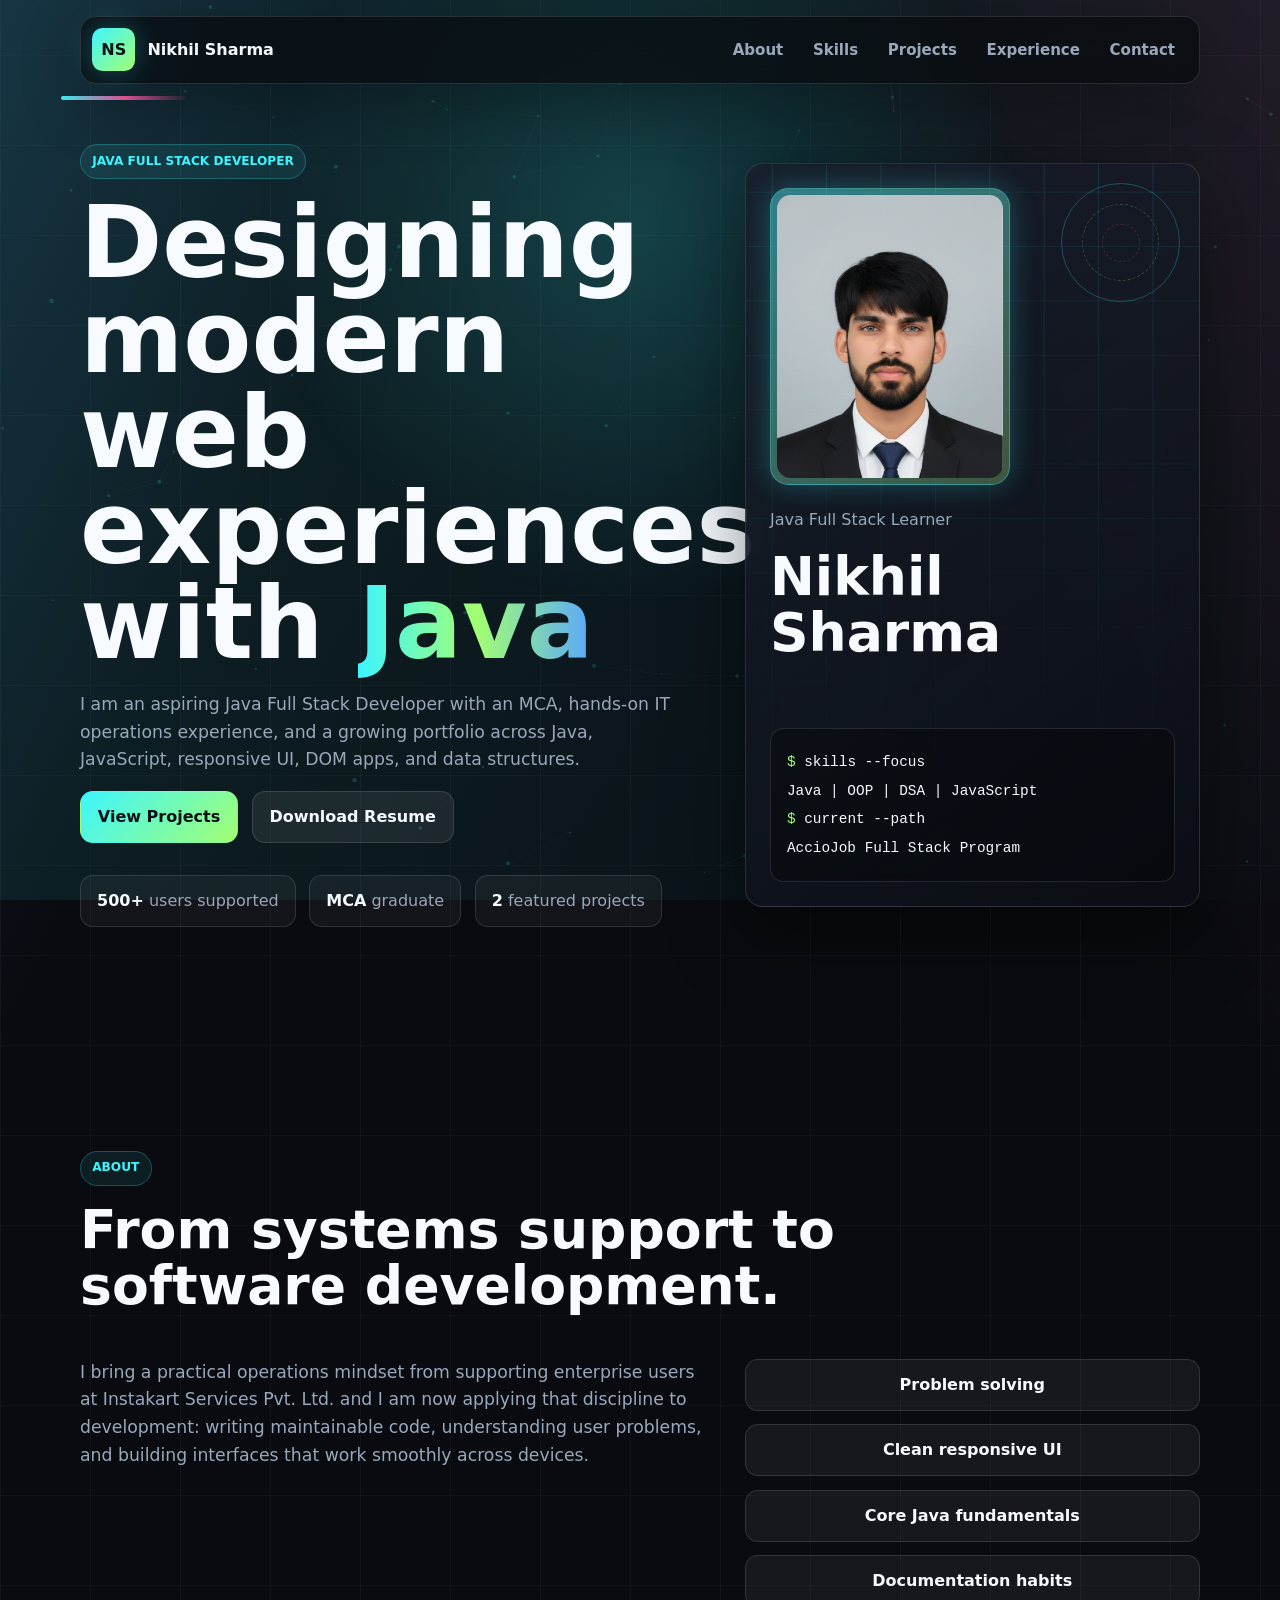
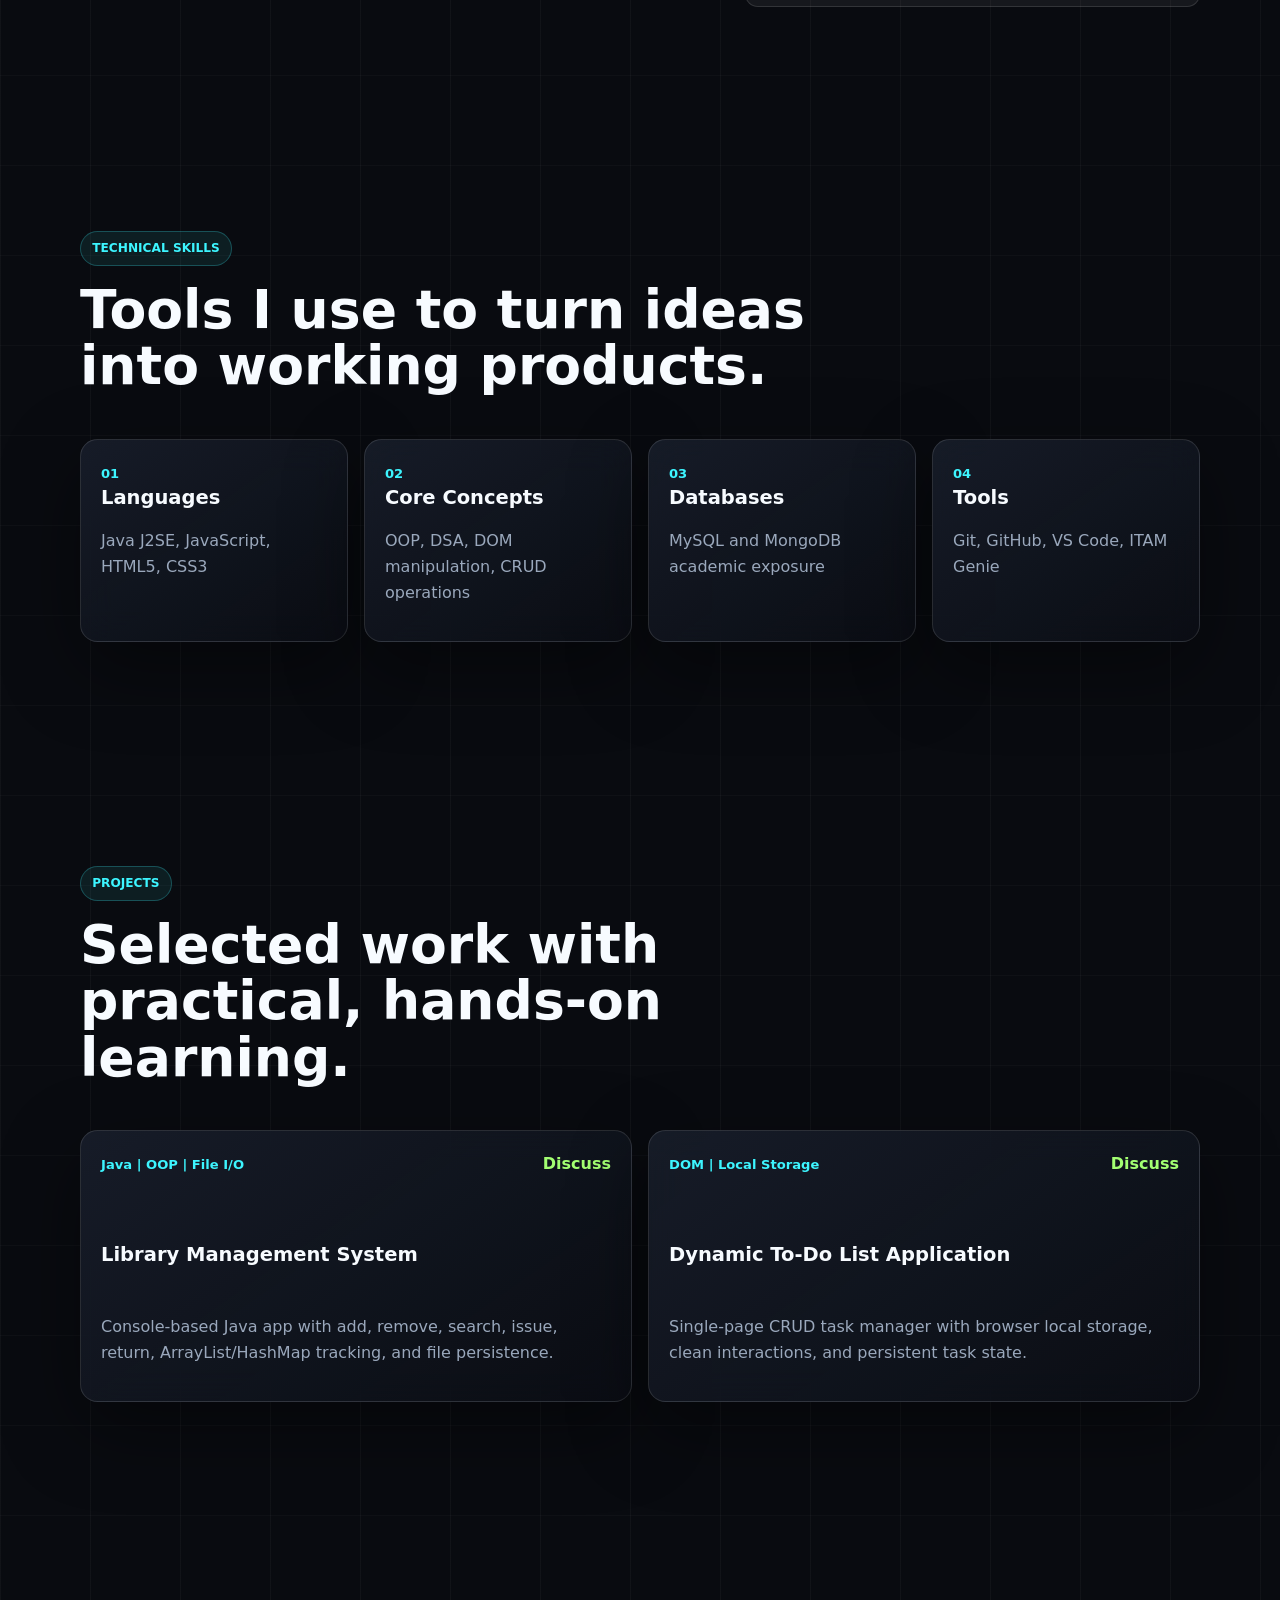
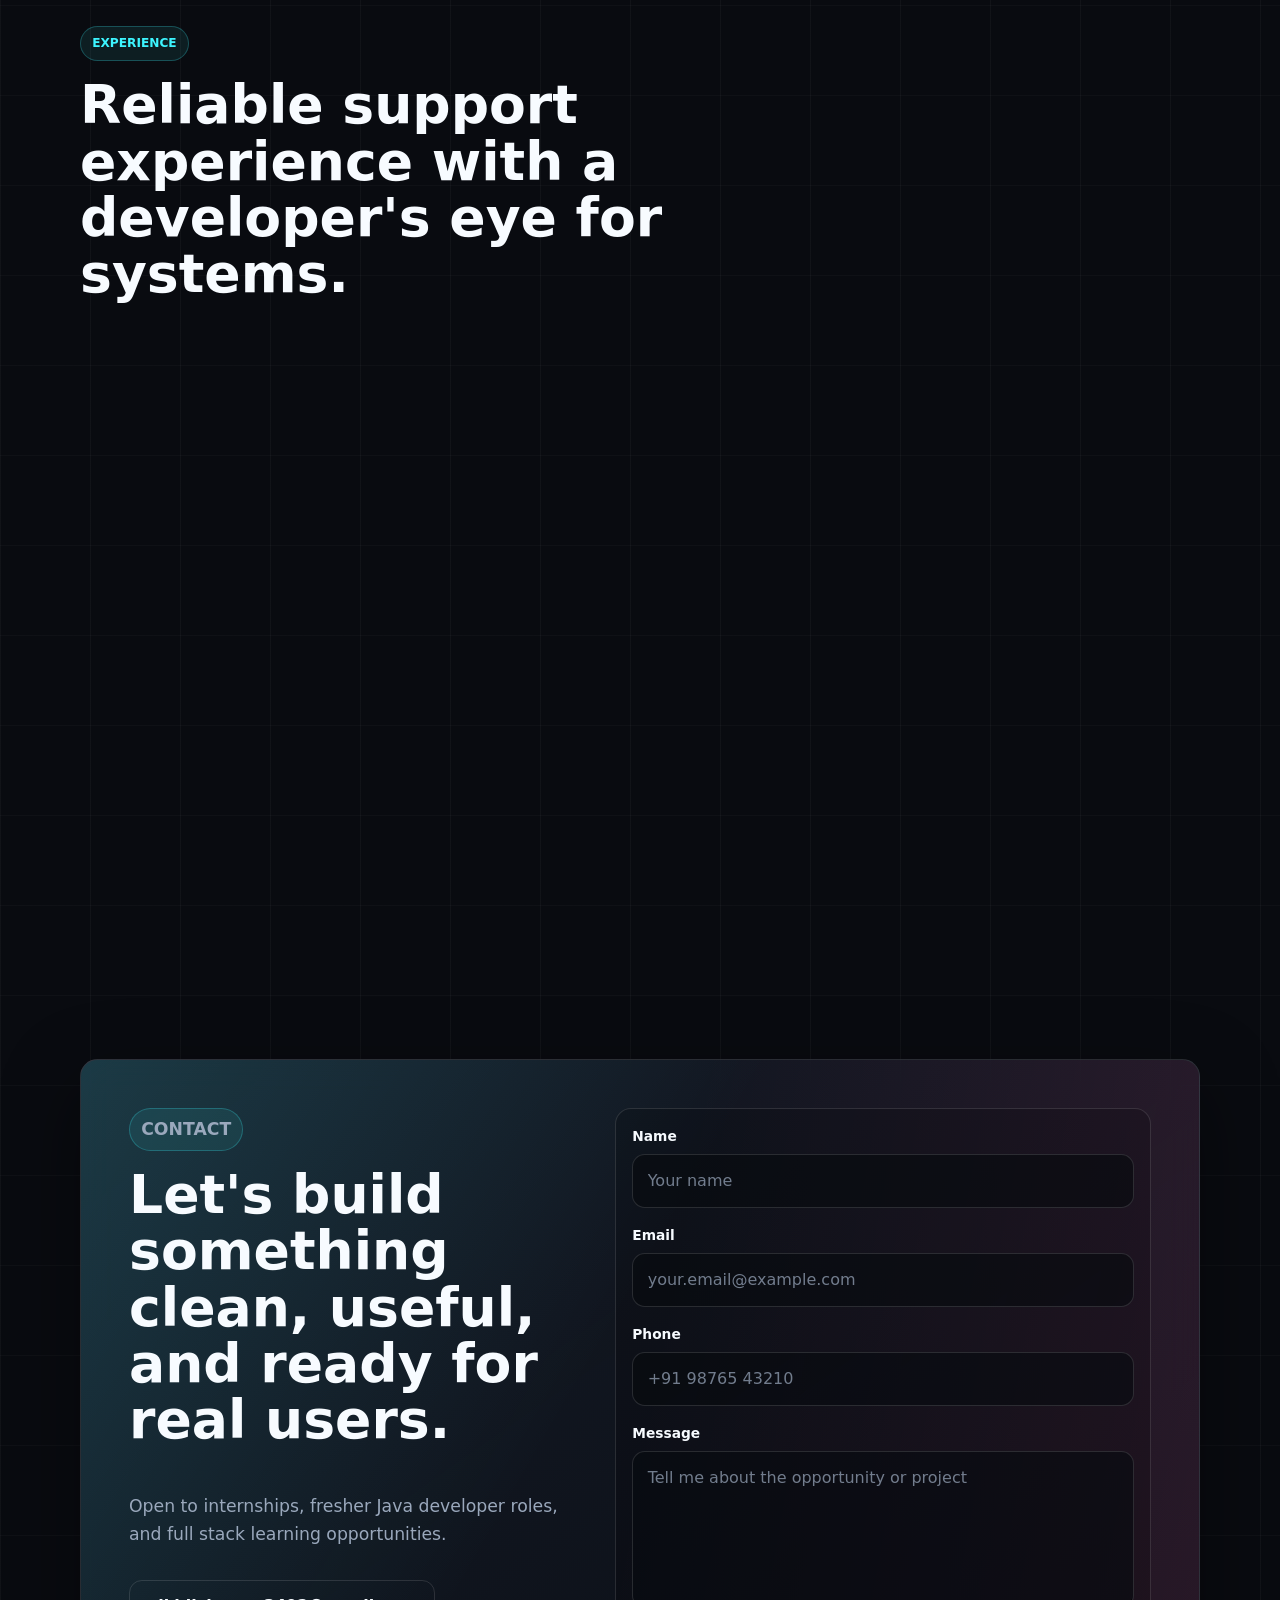
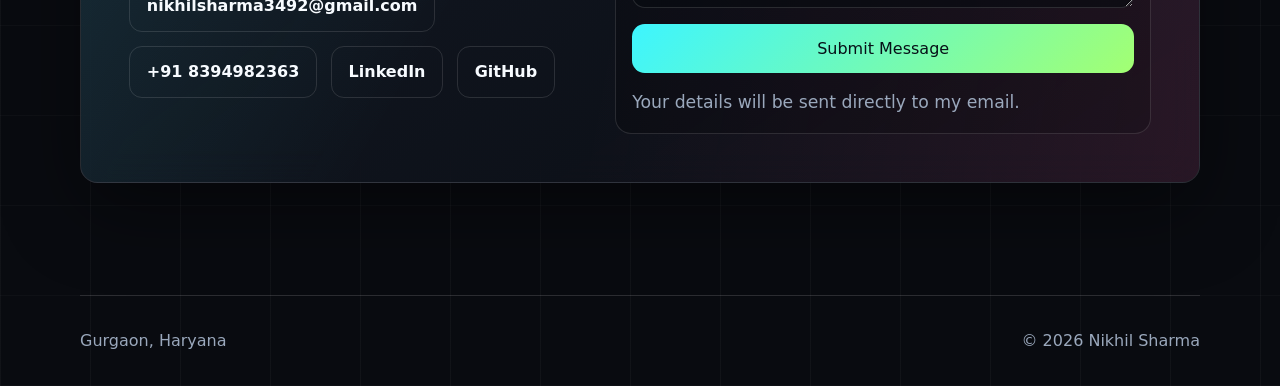
==== index.html @ 7f60ce89 "Initial commit" ====
<!DOCTYPE html>
<html lang="en">
<head>
  <meta charset="UTF-8">
  <meta name="viewport" content="width=device-width, initial-scale=1.0">
  <meta name="description" content="Nikhil Sharma - Java Full Stack Developer portfolio showcasing Java, JavaScript, HTML, CSS, OOP, DSA, and full-stack projects.">
  <title>Nikhil Sharma | Java Full Stack Developer</title>
  <link rel="stylesheet" href="styles.css">
</head>
<body>
  <canvas id="grain-field" aria-hidden="true"></canvas>
  <div class="spotlight" aria-hidden="true"></div>

  <header class="site-header">
    <a class="brand" href="#home" aria-label="Nikhil Sharma home">
      <span>NS</span>
      <strong>Nikhil Sharma</strong>
    </a>
    <button class="nav-toggle" type="button" aria-label="Open navigation" aria-expanded="false">
      <span></span>
      <span></span>
    </button>
    <nav class="nav-links" aria-label="Primary navigation">
      <a href="#about">About</a>
      <a href="#skills">Skills</a>
      <a href="#projects">Projects</a>
      <a href="#experience">Experience</a>
      <a href="#contact">Contact</a>
    </nav>
  </header>

  <main>
    <section class="hero section" id="home">
      <div class="hero-copy reveal">
        <p class="eyebrow">Java Full Stack Developer</p>
        <h1>Designing modern web experiences with <span id="typed-role">Java</span></h1>
        <p class="hero-text">
          I am an aspiring Java Full Stack Developer with an MCA, hands-on IT operations experience,
          and a growing portfolio across Java, JavaScript, responsive UI, DOM apps, and data structures.
        </p>
        <div class="hero-actions">
          <a class="btn primary" href="#projects">View Projects</a>
          <a class="btn secondary" href="assets/Nikhil_Resume.pdf" download>Download Resume</a>
        </div>
        <div class="quick-stats" aria-label="Profile highlights">
          <span><strong>500+</strong> users supported</span>
          <span><strong>MCA</strong> graduate</span>
          <span><strong>2</strong> featured projects</span>
        </div>
      </div>

      <aside class="hero-panel reveal" aria-label="Developer profile snapshot">
        <div class="profile-card tilt-card">
          <div class="profile-orbit" aria-hidden="true"></div>
          <div class="avatar photo-avatar">
            <img src="assets/nikhil-profile.png" alt="Nikhil Sharma profile photo">
          </div>
          <div>
            <p class="muted">Java Full Stack Learner</p>
            <h2>Nikhil Sharma</h2>
          </div>
          <div class="terminal">
            <p><span>$</span> skills --focus</p>
            <p>Java | OOP | DSA | JavaScript</p>
            <p><span>$</span> current --path</p>
            <p>AccioJob Full Stack Program</p>
          </div>
        </div>
      </aside>
    </section>

    <section class="section about" id="about">
      <div class="section-heading reveal">
        <p class="eyebrow">About</p>
        <h2>From systems support to software development.</h2>
      </div>
      <div class="about-grid">
        <p class="reveal">
          I bring a practical operations mindset from supporting enterprise users at Instakart Services
          Pvt. Ltd. and I am now applying that discipline to development: writing maintainable code,
          understanding user problems, and building interfaces that work smoothly across devices.
        </p>
        <div class="focus-list reveal">
          <span>Problem solving</span>
          <span>Clean responsive UI</span>
          <span>Core Java fundamentals</span>
          <span>Documentation habits</span>
        </div>
      </div>
    </section>

    <section class="section skills" id="skills">
      <div class="section-heading reveal">
        <p class="eyebrow">Technical Skills</p>
        <h2>Tools I use to turn ideas into working products.</h2>
      </div>
      <div class="skill-grid">
        <article class="skill-card reveal tilt-card">
          <span>01</span>
          <h3>Languages</h3>
          <p>Java J2SE, JavaScript, HTML5, CSS3</p>
        </article>
        <article class="skill-card reveal tilt-card">
          <span>02</span>
          <h3>Core Concepts</h3>
          <p>OOP, DSA, DOM manipulation, CRUD operations</p>
        </article>
        <article class="skill-card reveal tilt-card">
          <span>03</span>
          <h3>Databases</h3>
          <p>MySQL and MongoDB academic exposure</p>
        </article>
        <article class="skill-card reveal tilt-card">
          <span>04</span>
          <h3>Tools</h3>
          <p>Git, GitHub, VS Code, ITAM Genie</p>
        </article>
      </div>
    </section>

    <section class="section projects" id="projects">
      <div class="section-heading reveal">
        <p class="eyebrow">Projects</p>
        <h2>Selected work with practical, hands-on learning.</h2>
      </div>
      <div class="project-grid">
        <article class="project-card reveal tilt-card">
          <div class="project-topline">
            <span>Java | OOP | File I/O</span>
            <a href="#contact" aria-label="Ask about library management system">Discuss</a>
          </div>
          <h3>Library Management System</h3>
          <p>Console-based Java app with add, remove, search, issue, return, ArrayList/HashMap tracking, and file persistence.</p>
        </article>
        <article class="project-card reveal tilt-card">
          <div class="project-topline">
            <span>DOM | Local Storage</span>
            <a href="#contact" aria-label="Ask about to-do application">Discuss</a>
          </div>
          <h3>Dynamic To-Do List Application</h3>
          <p>Single-page CRUD task manager with browser local storage, clean interactions, and persistent task state.</p>
        </article>
      </div>
    </section>

    <section class="section experience" id="experience">
      <div class="section-heading reveal">
        <p class="eyebrow">Experience</p>
        <h2>Reliable support experience with a developer's eye for systems.</h2>
      </div>
      <div class="timeline">
        <article class="timeline-item reveal">
          <div class="timeline-date">May 2024 - Present</div>
          <div>
            <h3>System Engineer | Instakart Services Pvt. Ltd. (Flipkart Group)</h3>
            <p>Manage system operations and provide technical support for 500+ enterprise users while maintaining IT assets, vendor coordination, Active Directory administration, and SOP documentation.</p>
          </div>
        </article>
        <article class="timeline-item reveal">
          <div class="timeline-date">Present</div>
          <div>
            <h3>Java Full Stack Developer Program | AccioJob</h3>
            <p>Learning Java, OOP, DSA, front-end development, and full stack fundamentals through structured practice and projects.</p>
          </div>
        </article>
        <article class="timeline-item reveal">
          <div class="timeline-date">2024</div>
          <div>
            <h3>Master of Computer Applications | AKTU</h3>
            <p>Completed MCA from SD College of Management Studies after earning a BCA from DAV Degree College in 2022.</p>
          </div>
        </article>
      </div>
    </section>

    <section class="section contact" id="contact">
      <div class="contact-panel reveal">
        <div class="contact-copy">
          <p class="eyebrow">Contact</p>
          <h2>Let's build something clean, useful, and ready for real users.</h2>
          <p>Open to internships, fresher Java developer roles, and full stack learning opportunities.</p>
          <div class="contact-links">
            <a href="mailto:nikhilsharma3492@gmail.com">nikhilsharma3492@gmail.com</a>
            <a href="tel:+918394982363">+91 8394982363</a>
            <a href="https://linkedin.com/in/nikhil-sharma4" target="_blank" rel="noreferrer">LinkedIn</a>
            <a href="https://github.com/nikhilsharma004" target="_blank" rel="noreferrer">GitHub</a>
          </div>
        </div>
        <form class="contact-form" id="contact-form" action="https://formsubmit.co/ajax/nikhilsharma3492@gmail.com" method="POST">
          <input type="hidden" name="_subject" value="New portfolio contact message">
          <input type="hidden" name="_template" value="table">
          <input type="hidden" name="_captcha" value="false">
          <label>
            <span>Name</span>
            <input type="text" name="name" placeholder="Your name" required>
          </label>
          <label>
            <span>Email</span>
            <input type="email" name="email" placeholder="your.email@example.com" required>
          </label>
          <label>
            <span>Phone</span>
            <input type="tel" name="phone" placeholder="+91 98765 43210">
          </label>
          <label>
            <span>Message</span>
            <textarea name="message" rows="5" placeholder="Tell me about the opportunity or project" required></textarea>
          </label>
          <button class="btn primary" type="submit">Submit Message</button>
          <p class="form-note" id="form-status">Your details will be sent directly to my email.</p>
        </form>
      </div>
    </section>
  </main>

  <footer>
    <span>Gurgaon, Haryana</span>
    <span>&copy; <span id="year"></span> Nikhil Sharma</span>
  </footer>

  <script src="script.js"></script>
</body>
</html>
---- styles.css ----
:root {
  --bg: #090b10;
  --bg-soft: #10141d;
  --panel: rgba(18, 23, 33, 0.78);
  --panel-strong: rgba(25, 31, 44, 0.9);
  --text: #f7fbff;
  --muted: #9aa8bc;
  --line: rgba(255, 255, 255, 0.12);
  --blue: #58a6ff;
  --cyan: #3df5ff;
  --lime: #a3ff72;
  --pink: #ff5ea8;
  --shadow: 0 26px 80px rgba(0, 0, 0, 0.42);
}

* {
  box-sizing: border-box;
}

html {
  scroll-behavior: smooth;
}

body {
  margin: 0;
  min-height: 100vh;
  background:
    linear-gradient(115deg, rgba(88, 166, 255, 0.12), transparent 28rem),
    linear-gradient(245deg, rgba(255, 94, 168, 0.10), transparent 30rem),
    repeating-linear-gradient(90deg, rgba(255, 255, 255, 0.035) 0 1px, transparent 1px 90px),
    repeating-linear-gradient(0deg, rgba(255, 255, 255, 0.025) 0 1px, transparent 1px 90px),
    var(--bg);
  color: var(--text);
  font-family: Inter, ui-sans-serif, system-ui, -apple-system, BlinkMacSystemFont, "Segoe UI", sans-serif;
  line-height: 1.6;
  overflow-x: hidden;
}

body::before {
  content: "";
  position: fixed;
  inset: 0;
  z-index: -3;
  background: linear-gradient(120deg, rgba(61, 245, 255, 0.11), transparent, rgba(163, 255, 114, 0.08));
  background-size: 220% 220%;
  animation: auroraShift 14s ease-in-out infinite;
}

a {
  color: inherit;
  text-decoration: none;
}

#grain-field {
  position: fixed;
  inset: 0;
  z-index: -2;
  opacity: 0.5;
}

.spotlight {
  position: fixed;
  inset: 0;
  pointer-events: none;
  z-index: -1;
  background: radial-gradient(circle at var(--x, 50%) var(--y, 25%), rgba(61, 245, 255, 0.18), transparent 24rem);
}

.site-header {
  position: fixed;
  top: 1rem;
  left: 50%;
  z-index: 20;
  width: min(1120px, calc(100% - 2rem));
  transform: translateX(-50%);
  display: flex;
  align-items: center;
  justify-content: space-between;
  gap: 1rem;
  padding: 0.7rem;
  border: 1px solid var(--line);
  border-radius: 1rem;
  background: rgba(9, 11, 16, 0.74);
  box-shadow: 0 18px 60px rgba(0, 0, 0, 0.28);
  backdrop-filter: blur(20px);
}

.brand {
  display: inline-flex;
  align-items: center;
  gap: 0.75rem;
  min-width: 0;
  font-weight: 850;
}

.brand span,
.avatar {
  display: grid;
  place-items: center;
  width: 2.7rem;
  aspect-ratio: 1;
  border-radius: 0.65rem;
  color: #061017;
  background: linear-gradient(135deg, var(--cyan), var(--lime));
  box-shadow: 0 0 28px rgba(61, 245, 255, 0.26);
}

.nav-links {
  display: flex;
  align-items: center;
  gap: 0.25rem;
}

.nav-links a {
  padding: 0.55rem 0.8rem;
  border-radius: 0.7rem;
  color: var(--muted);
  font-size: 0.94rem;
  font-weight: 750;
  transition: color 180ms ease, background 180ms ease, transform 180ms ease;
}

.nav-links a:hover,
.nav-links a.active {
  color: var(--text);
  background: rgba(255, 255, 255, 0.09);
  transform: translateY(-1px);
}

.nav-toggle {
  display: none;
}

.section {
  width: min(1120px, calc(100% - 2rem));
  margin: 0 auto;
  padding: 7rem 0;
}

.hero {
  min-height: 100vh;
  display: grid;
  grid-template-columns: minmax(0, 1.03fr) minmax(19rem, 0.78fr);
  align-items: center;
  gap: clamp(2rem, 5vw, 5rem);
  padding-top: 9rem;
}

.hero-copy {
  position: relative;
}

.hero-copy::before {
  content: "";
  position: absolute;
  top: -3rem;
  left: -1.2rem;
  width: 8rem;
  height: 0.28rem;
  border-radius: 999px;
  background: linear-gradient(90deg, var(--cyan), var(--pink), transparent);
  animation: linePulse 2.8s ease-in-out infinite;
}

.eyebrow {
  display: inline-flex;
  margin: 0 0 1rem;
  padding: 0.42rem 0.7rem;
  border: 1px solid rgba(61, 245, 255, 0.24);
  border-radius: 999px;
  color: var(--cyan);
  background: rgba(61, 245, 255, 0.08);
  font-size: 0.76rem;
  font-weight: 850;
  letter-spacing: 0;
  text-transform: uppercase;
}

h1,
h2,
h3,
p {
  margin-top: 0;
}

h1 {
  max-width: 12.5ch;
  margin-bottom: 1.25rem;
  font-size: clamp(3rem, 8vw, 6.2rem);
  line-height: 0.96;
}

h1 span {
  color: transparent;
  background: linear-gradient(90deg, var(--cyan), var(--lime), var(--blue));
  background-clip: text;
  -webkit-background-clip: text;
}

h2 {
  max-width: 780px;
  font-size: clamp(2rem, 5vw, 3.35rem);
  line-height: 1.05;
}

h3 {
  font-size: 1.22rem;
  line-height: 1.2;
}

.hero-text,
.about-grid p,
.contact-panel p {
  max-width: 720px;
  color: var(--muted);
  font-size: 1.08rem;
}

.hero-actions,
.contact-links,
.quick-stats,
.focus-list {
  display: flex;
  flex-wrap: wrap;
  gap: 0.85rem;
}

.btn,
.contact-links a,
.focus-list span {
  position: relative;
  display: inline-flex;
  align-items: center;
  justify-content: center;
  min-height: 2.9rem;
  padding: 0.76rem 1.05rem;
  border: 1px solid var(--line);
  border-radius: 0.8rem;
  overflow: hidden;
  font-weight: 850;
  transition: transform 180ms ease, border-color 180ms ease, background 180ms ease, box-shadow 180ms ease;
}

.btn::before,
.contact-links a::before,
.focus-list span::before {
  content: "";
  position: absolute;
  inset: 0;
  background: linear-gradient(110deg, transparent, rgba(255, 255, 255, 0.16), transparent);
  transform: translateX(-120%);
  transition: transform 520ms ease;
}

.btn:hover,
.contact-links a:hover,
.focus-list span:hover {
  transform: translateY(-3px);
  border-color: rgba(61, 245, 255, 0.45);
  box-shadow: 0 16px 34px rgba(61, 245, 255, 0.12);
}

.btn:hover::before,
.contact-links a:hover::before,
.focus-list span:hover::before {
  transform: translateX(120%);
}

.btn.primary {
  color: #061017;
  border-color: transparent;
  background: linear-gradient(135deg, var(--cyan), var(--lime));
}

.btn.secondary {
  background: rgba(255, 255, 255, 0.07);
}

.quick-stats {
  margin-top: 2rem;
  color: var(--muted);
}

.quick-stats span {
  padding: 0.75rem 1rem;
  border: 1px solid var(--line);
  border-radius: 0.8rem;
  background: rgba(255, 255, 255, 0.045);
}

.quick-stats strong {
  color: var(--text);
}

.hero-panel {
  perspective: 1000px;
}

.profile-card,
.skill-card,
.project-card,
.contact-panel {
  position: relative;
  border: 1px solid var(--line);
  border-radius: 1.1rem;
  background: linear-gradient(145deg, rgba(24, 30, 43, 0.88), rgba(11, 14, 21, 0.74));
  box-shadow: var(--shadow);
  backdrop-filter: blur(18px);
}

.profile-card::after,
.skill-card::after,
.project-card::after,
.contact-panel::after {
  content: "";
  position: absolute;
  inset: -1px;
  z-index: -1;
  border-radius: inherit;
  background: linear-gradient(120deg, rgba(61, 245, 255, 0.7), transparent 34%, rgba(255, 94, 168, 0.42), transparent 70%, rgba(163, 255, 114, 0.58));
  opacity: 0;
  transition: opacity 220ms ease;
}

.profile-card:hover::after,
.skill-card:hover::after,
.project-card:hover::after,
.contact-panel:hover::after {
  opacity: 1;
}

.profile-card {
  display: grid;
  gap: 1.4rem;
  min-height: 28rem;
  padding: 1.5rem;
  overflow: hidden;
}

.profile-card::before {
  content: "";
  position: absolute;
  inset: 0;
  background:
    linear-gradient(90deg, transparent 0 48%, rgba(61, 245, 255, 0.12) 48% 49%, transparent 49% 100%),
    linear-gradient(0deg, transparent 0 48%, rgba(61, 245, 255, 0.08) 48% 49%, transparent 49% 100%);
  background-size: 3.4rem 3.4rem;
  mask-image: linear-gradient(to bottom, black, transparent 88%);
  pointer-events: none;
}

.profile-card > * {
  position: relative;
}

.profile-orbit {
  position: absolute;
  top: 1.2rem;
  right: 1.2rem;
  width: 7.4rem;
  aspect-ratio: 1;
  border: 1px solid rgba(61, 245, 255, 0.25);
  border-radius: 50%;
  animation: rotateRing 12s linear infinite;
}

.profile-orbit::before,
.profile-orbit::after {
  content: "";
  position: absolute;
  inset: 1.25rem;
  border: 1px dashed rgba(163, 255, 114, 0.22);
  border-radius: inherit;
}

.profile-orbit::after {
  inset: 2.45rem;
  border-color: rgba(255, 94, 168, 0.22);
}

.avatar {
  width: 6rem;
  border-radius: 1rem;
  font-size: 1.75rem;
  font-weight: 950;
}

.photo-avatar {
  width: min(15rem, 70vw);
  border: 1px solid rgba(61, 245, 255, 0.32);
  border-radius: 1.15rem;
  padding: 0.35rem;
  background:
    linear-gradient(145deg, rgba(61, 245, 255, 0.4), rgba(163, 255, 114, 0.22)),
    rgba(255, 255, 255, 0.08);
}

.photo-avatar img {
  display: block;
  width: 100%;
  aspect-ratio: 4 / 5;
  border-radius: 0.85rem;
  object-fit: cover;
  object-position: center top;
  filter: saturate(1.04) contrast(1.03);
}

.muted {
  color: var(--muted);
}

.terminal {
  padding: 1rem;
  border: 1px solid rgba(255, 255, 255, 0.11);
  border-radius: 0.85rem;
  background: rgba(0, 0, 0, 0.28);
  font-family: "SFMono-Regular", Consolas, monospace;
  font-size: 0.9rem;
}

.terminal p {
  margin: 0.35rem 0;
}

.terminal span {
  color: var(--lime);
}

.about-grid {
  display: grid;
  grid-template-columns: minmax(0, 1fr) minmax(16rem, 0.72fr);
  gap: 2rem;
}

.focus-list span {
  width: 100%;
  background: rgba(255, 255, 255, 0.055);
}

.skill-grid,
.project-grid {
  display: grid;
  grid-template-columns: repeat(4, minmax(0, 1fr));
  gap: 1rem;
}

.skill-card,
.project-card {
  padding: 1.25rem;
}

.skill-card span,
.project-topline span {
  color: var(--cyan);
  font-size: 0.82rem;
  font-weight: 850;
}

.skill-card p,
.project-card p,
.timeline-item p {
  color: var(--muted);
}

.project-grid {
  grid-template-columns: repeat(2, minmax(0, 1fr));
}

.project-card {
  min-height: 17rem;
  display: flex;
  flex-direction: column;
  justify-content: space-between;
}

.project-topline {
  display: flex;
  align-items: center;
  justify-content: space-between;
  gap: 1rem;
  margin-bottom: 2.4rem;
}

.project-topline a {
  color: var(--lime);
  font-weight: 850;
}

.timeline {
  display: grid;
  gap: 1rem;
}

.timeline-item {
  position: relative;
  display: grid;
  grid-template-columns: 12rem minmax(0, 1fr);
  gap: 1.3rem;
  padding: 1.25rem;
  border: 1px solid var(--line);
  border-radius: 1rem;
  background: rgba(255, 255, 255, 0.045);
}

.timeline-item::before {
  content: "";
  position: absolute;
  left: 1.2rem;
  top: -0.6rem;
  width: 3.8rem;
  height: 0.18rem;
  border-radius: 999px;
  background: linear-gradient(90deg, var(--pink), var(--cyan));
}

.timeline-date {
  color: var(--pink);
  font-weight: 850;
}

.contact-panel {
  display: grid;
  grid-template-columns: minmax(0, 0.9fr) minmax(20rem, 1.1fr);
  gap: clamp(1.4rem, 4vw, 3rem);
  align-items: start;
  padding: clamp(1.4rem, 5vw, 3rem);
  overflow: hidden;
}

.contact-panel::before {
  content: "";
  position: absolute;
  inset: 0;
  background:
    linear-gradient(120deg, rgba(61, 245, 255, 0.14), transparent 45%),
    linear-gradient(280deg, rgba(255, 94, 168, 0.12), transparent 50%);
  pointer-events: none;
}

.contact-panel > * {
  position: relative;
}

.contact-links {
  margin-top: 2rem;
}

.contact-form {
  position: relative;
  display: grid;
  gap: 1rem;
  padding: 1rem;
  border: 1px solid var(--line);
  border-radius: 1rem;
  background: rgba(0, 0, 0, 0.18);
}

.contact-form label {
  display: grid;
  gap: 0.45rem;
}

.contact-form span {
  color: var(--text);
  font-size: 0.86rem;
  font-weight: 850;
}

.contact-form input,
.contact-form textarea {
  width: 100%;
  border: 1px solid rgba(255, 255, 255, 0.13);
  border-radius: 0.8rem;
  outline: none;
  padding: 0.82rem 0.9rem;
  color: var(--text);
  background: rgba(9, 11, 16, 0.64);
  font: inherit;
  transition: border-color 180ms ease, box-shadow 180ms ease, background 180ms ease;
}

.contact-form textarea {
  resize: vertical;
  min-height: 8rem;
}

.contact-form input::placeholder,
.contact-form textarea::placeholder {
  color: rgba(154, 168, 188, 0.72);
}

.contact-form input:focus,
.contact-form textarea:focus {
  border-color: rgba(61, 245, 255, 0.55);
  box-shadow: 0 0 0 4px rgba(61, 245, 255, 0.1);
  background: rgba(9, 11, 16, 0.82);
}

.contact-form button {
  width: 100%;
  border: 0;
  cursor: pointer;
  font: inherit;
}

.contact-form button:disabled {
  cursor: wait;
  opacity: 0.72;
}

.form-note {
  margin: 0;
  color: var(--muted);
  font-size: 0.88rem;
}

footer {
  display: flex;
  justify-content: space-between;
  gap: 1rem;
  width: min(1120px, calc(100% - 2rem));
  margin: 0 auto;
  padding: 2rem 0;
  color: var(--muted);
  border-top: 1px solid var(--line);
}

.reveal {
  opacity: 0;
  transform: translateY(28px) scale(0.98);
  transition: opacity 720ms ease, transform 720ms ease;
}

.reveal.visible {
  opacity: 1;
  transform: translateY(0) scale(1);
}

@keyframes auroraShift {
  0%,
  100% {
    background-position: 0% 50%;
  }

  50% {
    background-position: 100% 50%;
  }
}

@keyframes linePulse {
  0%,
  100% {
    opacity: 0.6;
    transform: scaleX(0.72);
  }

  50% {
    opacity: 1;
    transform: scaleX(1);
  }
}

@keyframes rotateRing {
  to {
    transform: rotate(360deg);
  }
}

@media (max-width: 880px) {
  .site-header {
    top: 0.7rem;
  }

  .brand strong {
    max-width: 9rem;
    overflow: hidden;
    text-overflow: ellipsis;
    white-space: nowrap;
  }

  .nav-toggle {
    display: grid;
    place-items: center;
    width: 2.7rem;
    aspect-ratio: 1;
    border: 1px solid var(--line);
    border-radius: 0.7rem;
    background: rgba(255, 255, 255, 0.07);
  }

  .nav-toggle span {
    width: 1.1rem;
    height: 2px;
    margin: 2px 0;
    background: var(--text);
  }

  .nav-links {
    position: absolute;
    top: calc(100% + 0.7rem);
    right: 0;
    width: min(18rem, calc(100vw - 2rem));
    display: grid;
    padding: 0.7rem;
    border: 1px solid var(--line);
    border-radius: 1rem;
    background: rgba(12, 15, 23, 0.96);
    box-shadow: var(--shadow);
    transform: translateY(-0.5rem);
    opacity: 0;
    pointer-events: none;
    transition: opacity 180ms ease, transform 180ms ease;
  }

  .nav-links.open {
    opacity: 1;
    pointer-events: auto;
    transform: translateY(0);
  }

  .hero,
  .about-grid,
  .contact-panel {
    grid-template-columns: 1fr;
  }

  .skill-grid {
    grid-template-columns: repeat(2, minmax(0, 1fr));
  }

  .timeline-item {
    grid-template-columns: 1fr;
  }
}

@media (max-width: 620px) {
  .section {
    width: min(100% - 1.1rem, 1120px);
    padding: 5rem 0;
  }

  .hero {
    padding-top: 8rem;
  }

  h1 {
    font-size: 3rem;
  }

  .hero-copy::before {
    top: -1.8rem;
  }

  .skill-grid,
  .project-grid {
    grid-template-columns: 1fr;
  }

  .quick-stats span,
  .btn {
    width: 100%;
  }

  .profile-card {
    min-height: 24rem;
  }

  footer {
    flex-direction: column;
  }
}

@media (prefers-reduced-motion: reduce) {
  *,
  *::before,
  *::after {
    scroll-behavior: auto !important;
    transition-duration: 1ms !important;
    animation-duration: 1ms !important;
  }
}
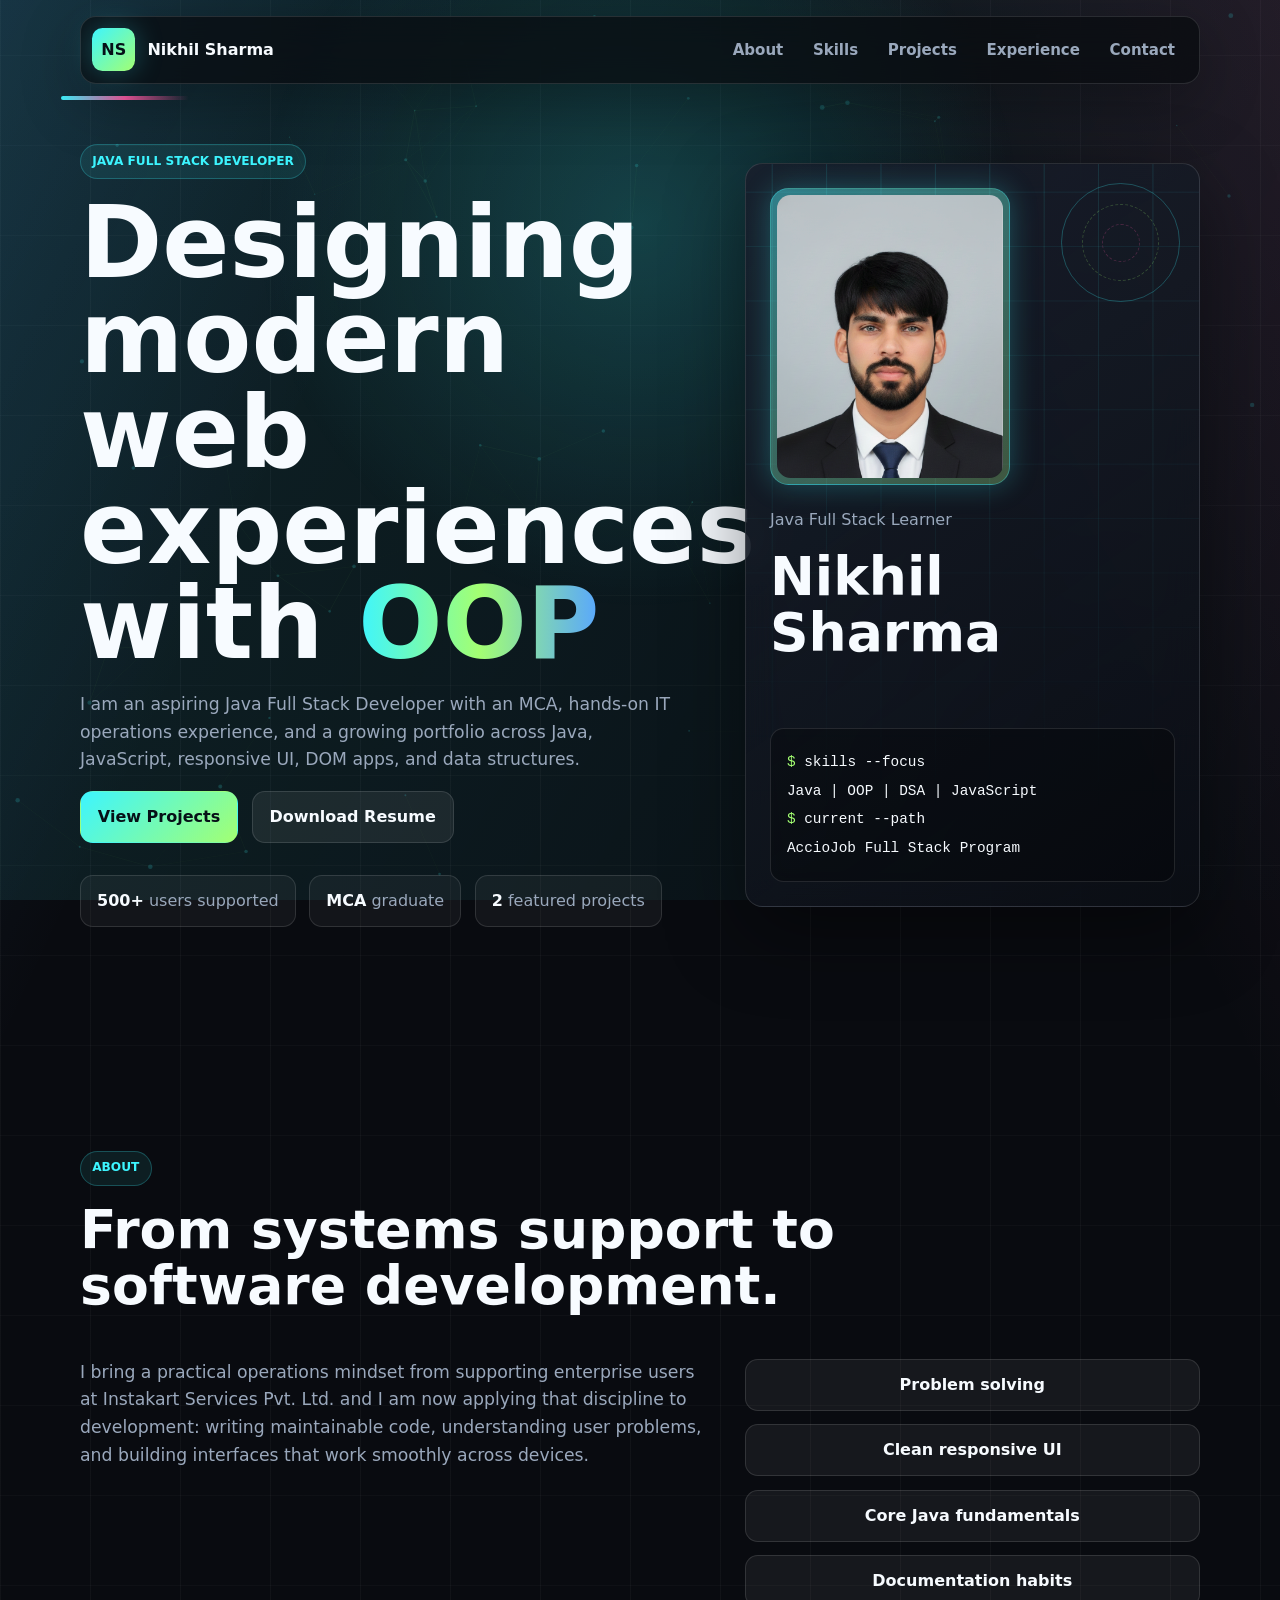
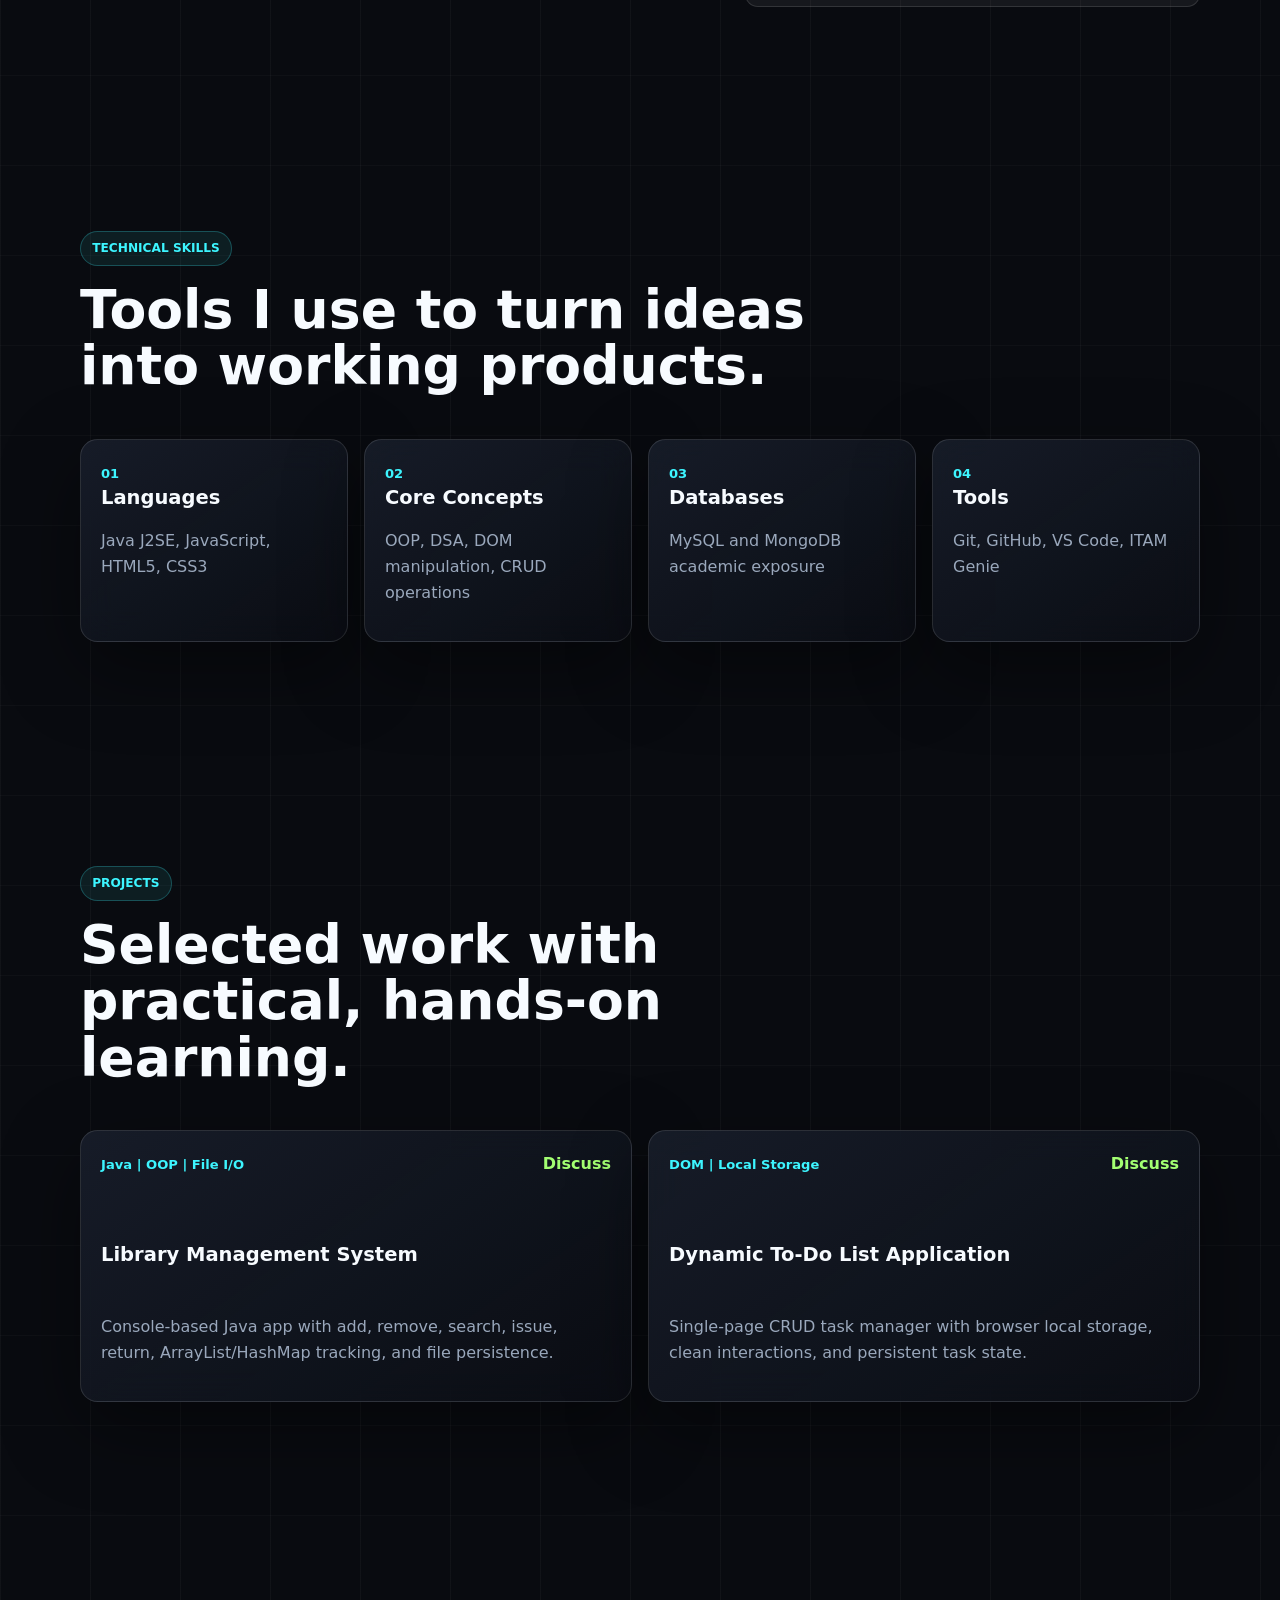
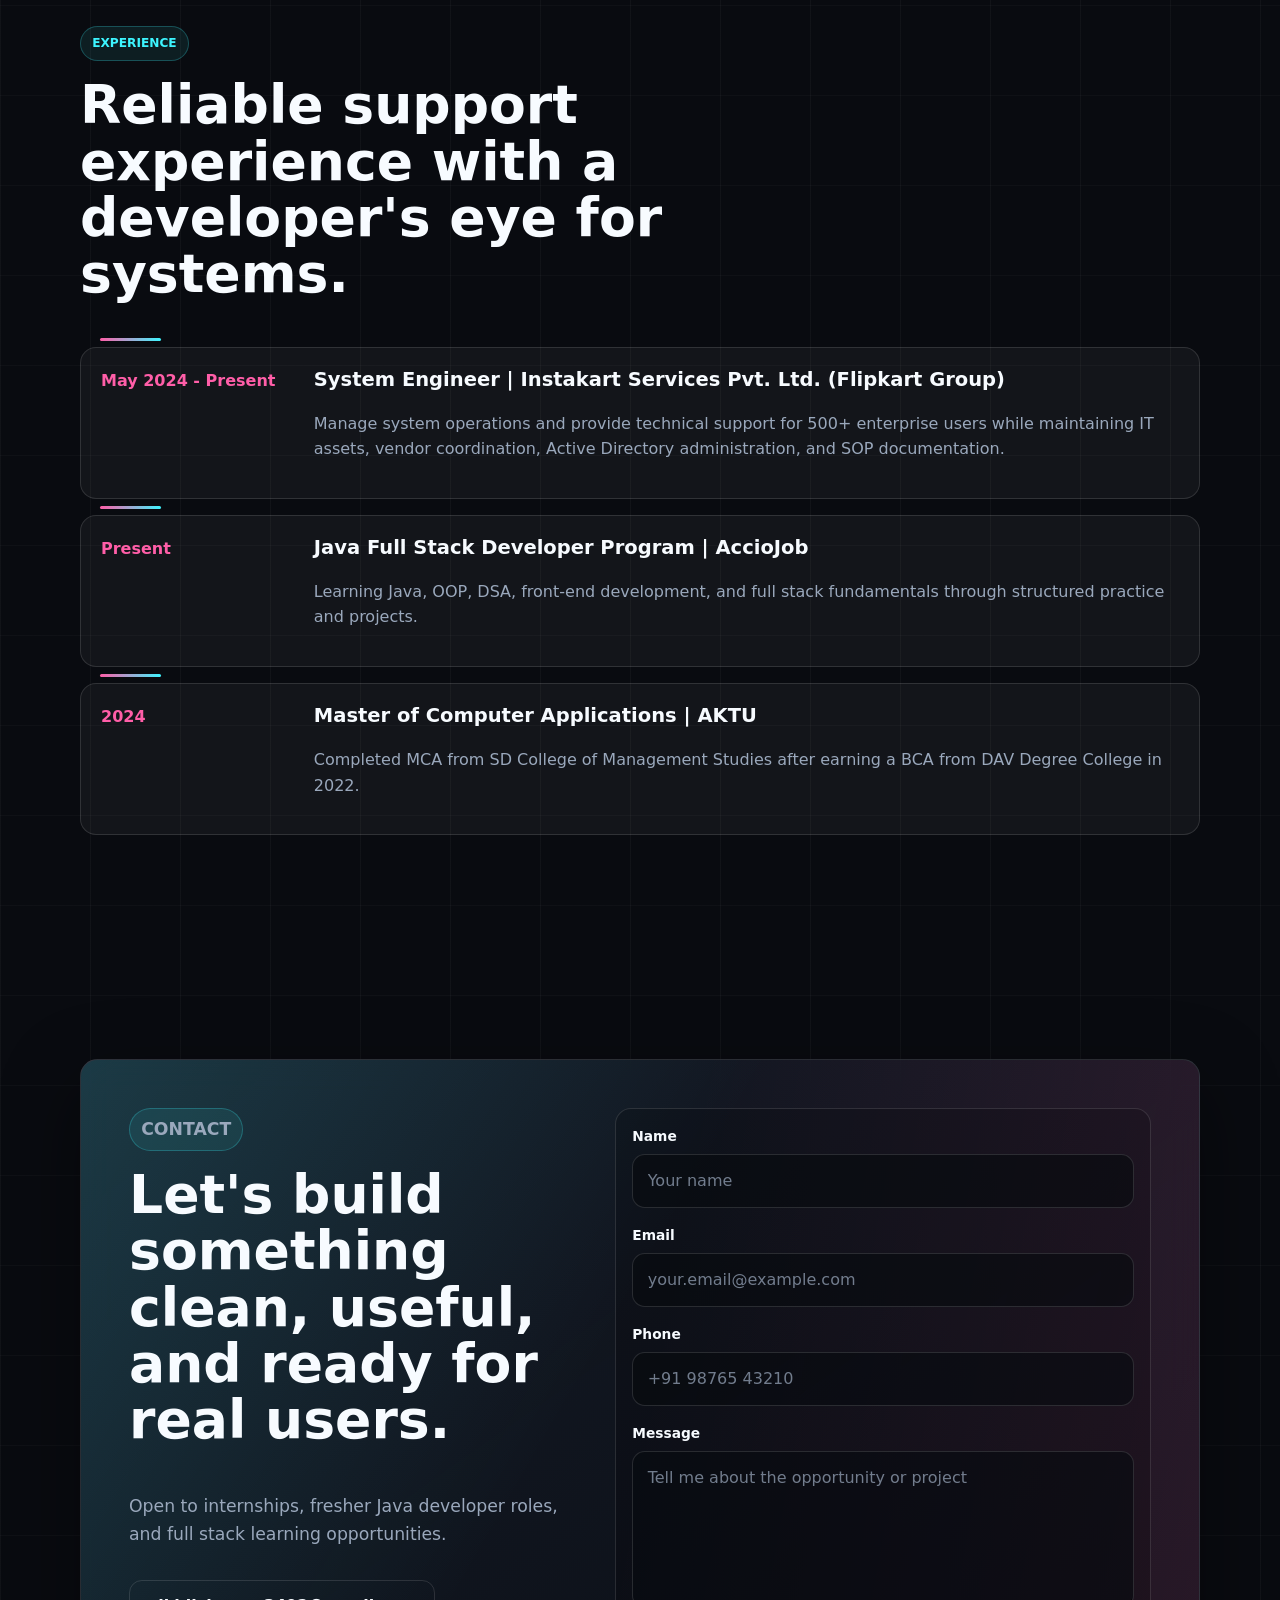
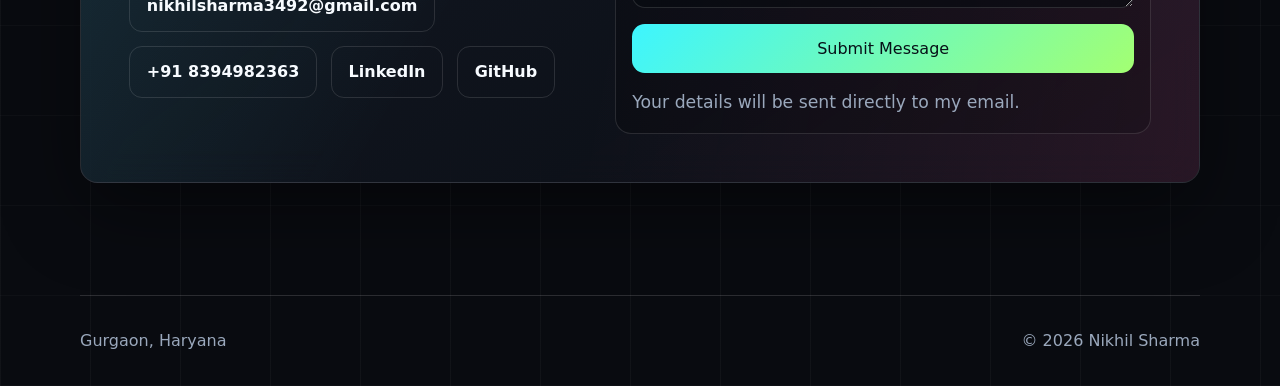
==== commit 719ed172: "Reorganize project structure into css/js folders" ====
--- a/index.html
+++ b/index.html
@@ -5,7 +5,7 @@
   <meta name="viewport" content="width=device-width, initial-scale=1.0">
   <meta name="description" content="Nikhil Sharma - Java Full Stack Developer portfolio showcasing Java, JavaScript, HTML, CSS, OOP, DSA, and full-stack projects.">
   <title>Nikhil Sharma | Java Full Stack Developer</title>
-  <link rel="stylesheet" href="styles.css">
+  <link rel="stylesheet" href="css/styles.css">
 </head>
 <body>
   <canvas id="grain-field" aria-hidden="true"></canvas>
@@ -218,6 +218,6 @@
     <span>&copy; <span id="year"></span> Nikhil Sharma</span>
   </footer>
 
-  <script src="script.js"></script>
+  <script src="js/script.js"></script>
 </body>
 </html>
--- a/css/styles.css
+++ b/css/styles.css
@@ -0,0 +1,781 @@
+:root {
+  --bg: #090b10;
+  --bg-soft: #10141d;
+  --panel: rgba(18, 23, 33, 0.78);
+  --panel-strong: rgba(25, 31, 44, 0.9);
+  --text: #f7fbff;
+  --muted: #9aa8bc;
+  --line: rgba(255, 255, 255, 0.12);
+  --blue: #58a6ff;
+  --cyan: #3df5ff;
+  --lime: #a3ff72;
+  --pink: #ff5ea8;
+  --shadow: 0 26px 80px rgba(0, 0, 0, 0.42);
+}
+
+* {
+  box-sizing: border-box;
+}
+
+html {
+  scroll-behavior: smooth;
+}
+
+body {
+  margin: 0;
+  min-height: 100vh;
+  background:
+    linear-gradient(115deg, rgba(88, 166, 255, 0.12), transparent 28rem),
+    linear-gradient(245deg, rgba(255, 94, 168, 0.10), transparent 30rem),
+    repeating-linear-gradient(90deg, rgba(255, 255, 255, 0.035) 0 1px, transparent 1px 90px),
+    repeating-linear-gradient(0deg, rgba(255, 255, 255, 0.025) 0 1px, transparent 1px 90px),
+    var(--bg);
+  color: var(--text);
+  font-family: Inter, ui-sans-serif, system-ui, -apple-system, BlinkMacSystemFont, "Segoe UI", sans-serif;
+  line-height: 1.6;
+  overflow-x: hidden;
+}
+
+body::before {
+  content: "";
+  position: fixed;
+  inset: 0;
+  z-index: -3;
+  background: linear-gradient(120deg, rgba(61, 245, 255, 0.11), transparent, rgba(163, 255, 114, 0.08));
+  background-size: 220% 220%;
+  animation: auroraShift 14s ease-in-out infinite;
+}
+
+a {
+  color: inherit;
+  text-decoration: none;
+}
+
+#grain-field {
+  position: fixed;
+  inset: 0;
+  z-index: -2;
+  opacity: 0.5;
+}
+
+.spotlight {
+  position: fixed;
+  inset: 0;
+  pointer-events: none;
+  z-index: -1;
+  background: radial-gradient(circle at var(--x, 50%) var(--y, 25%), rgba(61, 245, 255, 0.18), transparent 24rem);
+}
+
+.site-header {
+  position: fixed;
+  top: 1rem;
+  left: 50%;
+  z-index: 20;
+  width: min(1120px, calc(100% - 2rem));
+  transform: translateX(-50%);
+  display: flex;
+  align-items: center;
+  justify-content: space-between;
+  gap: 1rem;
+  padding: 0.7rem;
+  border: 1px solid var(--line);
+  border-radius: 1rem;
+  background: rgba(9, 11, 16, 0.74);
+  box-shadow: 0 18px 60px rgba(0, 0, 0, 0.28);
+  backdrop-filter: blur(20px);
+}
+
+.brand {
+  display: inline-flex;
+  align-items: center;
+  gap: 0.75rem;
+  min-width: 0;
+  font-weight: 850;
+}
+
+.brand span,
+.avatar {
+  display: grid;
+  place-items: center;
+  width: 2.7rem;
+  aspect-ratio: 1;
+  border-radius: 0.65rem;
+  color: #061017;
+  background: linear-gradient(135deg, var(--cyan), var(--lime));
+  box-shadow: 0 0 28px rgba(61, 245, 255, 0.26);
+}
+
+.nav-links {
+  display: flex;
+  align-items: center;
+  gap: 0.25rem;
+}
+
+.nav-links a {
+  padding: 0.55rem 0.8rem;
+  border-radius: 0.7rem;
+  color: var(--muted);
+  font-size: 0.94rem;
+  font-weight: 750;
+  transition: color 180ms ease, background 180ms ease, transform 180ms ease;
+}
+
+.nav-links a:hover,
+.nav-links a.active {
+  color: var(--text);
+  background: rgba(255, 255, 255, 0.09);
+  transform: translateY(-1px);
+}
+
+.nav-toggle {
+  display: none;
+}
+
+.section {
+  width: min(1120px, calc(100% - 2rem));
+  margin: 0 auto;
+  padding: 7rem 0;
+}
+
+.hero {
+  min-height: 100vh;
+  display: grid;
+  grid-template-columns: minmax(0, 1.03fr) minmax(19rem, 0.78fr);
+  align-items: center;
+  gap: clamp(2rem, 5vw, 5rem);
+  padding-top: 9rem;
+}
+
+.hero-copy {
+  position: relative;
+}
+
+.hero-copy::before {
+  content: "";
+  position: absolute;
+  top: -3rem;
+  left: -1.2rem;
+  width: 8rem;
+  height: 0.28rem;
+  border-radius: 999px;
+  background: linear-gradient(90deg, var(--cyan), var(--pink), transparent);
+  animation: linePulse 2.8s ease-in-out infinite;
+}
+
+.eyebrow {
+  display: inline-flex;
+  margin: 0 0 1rem;
+  padding: 0.42rem 0.7rem;
+  border: 1px solid rgba(61, 245, 255, 0.24);
+  border-radius: 999px;
+  color: var(--cyan);
+  background: rgba(61, 245, 255, 0.08);
+  font-size: 0.76rem;
+  font-weight: 850;
+  letter-spacing: 0;
+  text-transform: uppercase;
+}
+
+h1,
+h2,
+h3,
+p {
+  margin-top: 0;
+}
+
+h1 {
+  max-width: 12.5ch;
+  margin-bottom: 1.25rem;
+  font-size: clamp(3rem, 8vw, 6.2rem);
+  line-height: 0.96;
+}
+
+h1 span {
+  color: transparent;
+  background: linear-gradient(90deg, var(--cyan), var(--lime), var(--blue));
+  background-clip: text;
+  -webkit-background-clip: text;
+}
+
+h2 {
+  max-width: 780px;
+  font-size: clamp(2rem, 5vw, 3.35rem);
+  line-height: 1.05;
+}
+
+h3 {
+  font-size: 1.22rem;
+  line-height: 1.2;
+}
+
+.hero-text,
+.about-grid p,
+.contact-panel p {
+  max-width: 720px;
+  color: var(--muted);
+  font-size: 1.08rem;
+}
+
+.hero-actions,
+.contact-links,
+.quick-stats,
+.focus-list {
+  display: flex;
+  flex-wrap: wrap;
+  gap: 0.85rem;
+}
+
+.btn,
+.contact-links a,
+.focus-list span {
+  position: relative;
+  display: inline-flex;
+  align-items: center;
+  justify-content: center;
+  min-height: 2.9rem;
+  padding: 0.76rem 1.05rem;
+  border: 1px solid var(--line);
+  border-radius: 0.8rem;
+  overflow: hidden;
+  font-weight: 850;
+  transition: transform 180ms ease, border-color 180ms ease, background 180ms ease, box-shadow 180ms ease;
+}
+
+.btn::before,
+.contact-links a::before,
+.focus-list span::before {
+  content: "";
+  position: absolute;
+  inset: 0;
+  background: linear-gradient(110deg, transparent, rgba(255, 255, 255, 0.16), transparent);
+  transform: translateX(-120%);
+  transition: transform 520ms ease;
+}
+
+.btn:hover,
+.contact-links a:hover,
+.focus-list span:hover {
+  transform: translateY(-3px);
+  border-color: rgba(61, 245, 255, 0.45);
+  box-shadow: 0 16px 34px rgba(61, 245, 255, 0.12);
+}
+
+.btn:hover::before,
+.contact-links a:hover::before,
+.focus-list span:hover::before {
+  transform: translateX(120%);
+}
+
+.btn.primary {
+  color: #061017;
+  border-color: transparent;
+  background: linear-gradient(135deg, var(--cyan), var(--lime));
+}
+
+.btn.secondary {
+  background: rgba(255, 255, 255, 0.07);
+}
+
+.quick-stats {
+  margin-top: 2rem;
+  color: var(--muted);
+}
+
+.quick-stats span {
+  padding: 0.75rem 1rem;
+  border: 1px solid var(--line);
+  border-radius: 0.8rem;
+  background: rgba(255, 255, 255, 0.045);
+}
+
+.quick-stats strong {
+  color: var(--text);
+}
+
+.hero-panel {
+  perspective: 1000px;
+}
+
+.profile-card,
+.skill-card,
+.project-card,
+.contact-panel {
+  position: relative;
+  border: 1px solid var(--line);
+  border-radius: 1.1rem;
+  background: linear-gradient(145deg, rgba(24, 30, 43, 0.88), rgba(11, 14, 21, 0.74));
+  box-shadow: var(--shadow);
+  backdrop-filter: blur(18px);
+}
+
+.profile-card::after,
+.skill-card::after,
+.project-card::after,
+.contact-panel::after {
+  content: "";
+  position: absolute;
+  inset: -1px;
+  z-index: -1;
+  border-radius: inherit;
+  background: linear-gradient(120deg, rgba(61, 245, 255, 0.7), transparent 34%, rgba(255, 94, 168, 0.42), transparent 70%, rgba(163, 255, 114, 0.58));
+  opacity: 0;
+  transition: opacity 220ms ease;
+}
+
+.profile-card:hover::after,
+.skill-card:hover::after,
+.project-card:hover::after,
+.contact-panel:hover::after {
+  opacity: 1;
+}
+
+.profile-card {
+  display: grid;
+  gap: 1.4rem;
+  min-height: 28rem;
+  padding: 1.5rem;
+  overflow: hidden;
+}
+
+.profile-card::before {
+  content: "";
+  position: absolute;
+  inset: 0;
+  background:
+    linear-gradient(90deg, transparent 0 48%, rgba(61, 245, 255, 0.12) 48% 49%, transparent 49% 100%),
+    linear-gradient(0deg, transparent 0 48%, rgba(61, 245, 255, 0.08) 48% 49%, transparent 49% 100%);
+  background-size: 3.4rem 3.4rem;
+  mask-image: linear-gradient(to bottom, black, transparent 88%);
+  pointer-events: none;
+}
+
+.profile-card > * {
+  position: relative;
+}
+
+.profile-orbit {
+  position: absolute;
+  top: 1.2rem;
+  right: 1.2rem;
+  width: 7.4rem;
+  aspect-ratio: 1;
+  border: 1px solid rgba(61, 245, 255, 0.25);
+  border-radius: 50%;
+  animation: rotateRing 12s linear infinite;
+}
+
+.profile-orbit::before,
+.profile-orbit::after {
+  content: "";
+  position: absolute;
+  inset: 1.25rem;
+  border: 1px dashed rgba(163, 255, 114, 0.22);
+  border-radius: inherit;
+}
+
+.profile-orbit::after {
+  inset: 2.45rem;
+  border-color: rgba(255, 94, 168, 0.22);
+}
+
+.avatar {
+  width: 6rem;
+  border-radius: 1rem;
+  font-size: 1.75rem;
+  font-weight: 950;
+}
+
+.photo-avatar {
+  width: min(15rem, 70vw);
+  border: 1px solid rgba(61, 245, 255, 0.32);
+  border-radius: 1.15rem;
+  padding: 0.35rem;
+  background:
+    linear-gradient(145deg, rgba(61, 245, 255, 0.4), rgba(163, 255, 114, 0.22)),
+    rgba(255, 255, 255, 0.08);
+}
+
+.photo-avatar img {
+  display: block;
+  width: 100%;
+  aspect-ratio: 4 / 5;
+  border-radius: 0.85rem;
+  object-fit: cover;
+  object-position: center top;
+  filter: saturate(1.04) contrast(1.03);
+}
+
+.muted {
+  color: var(--muted);
+}
+
+.terminal {
+  padding: 1rem;
+  border: 1px solid rgba(255, 255, 255, 0.11);
+  border-radius: 0.85rem;
+  background: rgba(0, 0, 0, 0.28);
+  font-family: "SFMono-Regular", Consolas, monospace;
+  font-size: 0.9rem;
+}
+
+.terminal p {
+  margin: 0.35rem 0;
+}
+
+.terminal span {
+  color: var(--lime);
+}
+
+.about-grid {
+  display: grid;
+  grid-template-columns: minmax(0, 1fr) minmax(16rem, 0.72fr);
+  gap: 2rem;
+}
+
+.focus-list span {
+  width: 100%;
+  background: rgba(255, 255, 255, 0.055);
+}
+
+.skill-grid,
+.project-grid {
+  display: grid;
+  grid-template-columns: repeat(4, minmax(0, 1fr));
+  gap: 1rem;
+}
+
+.skill-card,
+.project-card {
+  padding: 1.25rem;
+}
+
+.skill-card span,
+.project-topline span {
+  color: var(--cyan);
+  font-size: 0.82rem;
+  font-weight: 850;
+}
+
+.skill-card p,
+.project-card p,
+.timeline-item p {
+  color: var(--muted);
+}
+
+.project-grid {
+  grid-template-columns: repeat(2, minmax(0, 1fr));
+}
+
+.project-card {
+  min-height: 17rem;
+  display: flex;
+  flex-direction: column;
+  justify-content: space-between;
+}
+
+.project-topline {
+  display: flex;
+  align-items: center;
+  justify-content: space-between;
+  gap: 1rem;
+  margin-bottom: 2.4rem;
+}
+
+.project-topline a {
+  color: var(--lime);
+  font-weight: 850;
+}
+
+.timeline {
+  display: grid;
+  gap: 1rem;
+}
+
+.timeline-item {
+  position: relative;
+  display: grid;
+  grid-template-columns: 12rem minmax(0, 1fr);
+  gap: 1.3rem;
+  padding: 1.25rem;
+  border: 1px solid var(--line);
+  border-radius: 1rem;
+  background: rgba(255, 255, 255, 0.045);
+}
+
+.timeline-item::before {
+  content: "";
+  position: absolute;
+  left: 1.2rem;
+  top: -0.6rem;
+  width: 3.8rem;
+  height: 0.18rem;
+  border-radius: 999px;
+  background: linear-gradient(90deg, var(--pink), var(--cyan));
+}
+
+.timeline-date {
+  color: var(--pink);
+  font-weight: 850;
+}
+
+.contact-panel {
+  display: grid;
+  grid-template-columns: minmax(0, 0.9fr) minmax(20rem, 1.1fr);
+  gap: clamp(1.4rem, 4vw, 3rem);
+  align-items: start;
+  padding: clamp(1.4rem, 5vw, 3rem);
+  overflow: hidden;
+}
+
+.contact-panel::before {
+  content: "";
+  position: absolute;
+  inset: 0;
+  background:
+    linear-gradient(120deg, rgba(61, 245, 255, 0.14), transparent 45%),
+    linear-gradient(280deg, rgba(255, 94, 168, 0.12), transparent 50%);
+  pointer-events: none;
+}
+
+.contact-panel > * {
+  position: relative;
+}
+
+.contact-links {
+  margin-top: 2rem;
+}
+
+.contact-form {
+  position: relative;
+  display: grid;
+  gap: 1rem;
+  padding: 1rem;
+  border: 1px solid var(--line);
+  border-radius: 1rem;
+  background: rgba(0, 0, 0, 0.18);
+}
+
+.contact-form label {
+  display: grid;
+  gap: 0.45rem;
+}
+
+.contact-form span {
+  color: var(--text);
+  font-size: 0.86rem;
+  font-weight: 850;
+}
+
+.contact-form input,
+.contact-form textarea {
+  width: 100%;
+  border: 1px solid rgba(255, 255, 255, 0.13);
+  border-radius: 0.8rem;
+  outline: none;
+  padding: 0.82rem 0.9rem;
+  color: var(--text);
+  background: rgba(9, 11, 16, 0.64);
+  font: inherit;
+  transition: border-color 180ms ease, box-shadow 180ms ease, background 180ms ease;
+}
+
+.contact-form textarea {
+  resize: vertical;
+  min-height: 8rem;
+}
+
+.contact-form input::placeholder,
+.contact-form textarea::placeholder {
+  color: rgba(154, 168, 188, 0.72);
+}
+
+.contact-form input:focus,
+.contact-form textarea:focus {
+  border-color: rgba(61, 245, 255, 0.55);
+  box-shadow: 0 0 0 4px rgba(61, 245, 255, 0.1);
+  background: rgba(9, 11, 16, 0.82);
+}
+
+.contact-form button {
+  width: 100%;
+  border: 0;
+  cursor: pointer;
+  font: inherit;
+}
+
+.contact-form button:disabled {
+  cursor: wait;
+  opacity: 0.72;
+}
+
+.form-note {
+  margin: 0;
+  color: var(--muted);
+  font-size: 0.88rem;
+}
+
+footer {
+  display: flex;
+  justify-content: space-between;
+  gap: 1rem;
+  width: min(1120px, calc(100% - 2rem));
+  margin: 0 auto;
+  padding: 2rem 0;
+  color: var(--muted);
+  border-top: 1px solid var(--line);
+}
+
+.reveal {
+  opacity: 0;
+  transform: translateY(28px) scale(0.98);
+  transition: opacity 720ms ease, transform 720ms ease;
+}
+
+.reveal.visible {
+  opacity: 1;
+  transform: translateY(0) scale(1);
+}
+
+@keyframes auroraShift {
+  0%,
+  100% {
+    background-position: 0% 50%;
+  }
+
+  50% {
+    background-position: 100% 50%;
+  }
+}
+
+@keyframes linePulse {
+  0%,
+  100% {
+    opacity: 0.6;
+    transform: scaleX(0.72);
+  }
+
+  50% {
+    opacity: 1;
+    transform: scaleX(1);
+  }
+}
+
+@keyframes rotateRing {
+  to {
+    transform: rotate(360deg);
+  }
+}
+
+@media (max-width: 880px) {
+  .site-header {
+    top: 0.7rem;
+  }
+
+  .brand strong {
+    max-width: 9rem;
+    overflow: hidden;
+    text-overflow: ellipsis;
+    white-space: nowrap;
+  }
+
+  .nav-toggle {
+    display: grid;
+    place-items: center;
+    width: 2.7rem;
+    aspect-ratio: 1;
+    border: 1px solid var(--line);
+    border-radius: 0.7rem;
+    background: rgba(255, 255, 255, 0.07);
+  }
+
+  .nav-toggle span {
+    width: 1.1rem;
+    height: 2px;
+    margin: 2px 0;
+    background: var(--text);
+  }
+
+  .nav-links {
+    position: absolute;
+    top: calc(100% + 0.7rem);
+    right: 0;
+    width: min(18rem, calc(100vw - 2rem));
+    display: grid;
+    padding: 0.7rem;
+    border: 1px solid var(--line);
+    border-radius: 1rem;
+    background: rgba(12, 15, 23, 0.96);
+    box-shadow: var(--shadow);
+    transform: translateY(-0.5rem);
+    opacity: 0;
+    pointer-events: none;
+    transition: opacity 180ms ease, transform 180ms ease;
+  }
+
+  .nav-links.open {
+    opacity: 1;
+    pointer-events: auto;
+    transform: translateY(0);
+  }
+
+  .hero,
+  .about-grid,
+  .contact-panel {
+    grid-template-columns: 1fr;
+  }
+
+  .skill-grid {
+    grid-template-columns: repeat(2, minmax(0, 1fr));
+  }
+
+  .timeline-item {
+    grid-template-columns: 1fr;
+  }
+}
+
+@media (max-width: 620px) {
+  .section {
+    width: min(100% - 1.1rem, 1120px);
+    padding: 5rem 0;
+  }
+
+  .hero {
+    padding-top: 8rem;
+  }
+
+  h1 {
+    font-size: 3rem;
+  }
+
+  .hero-copy::before {
+    top: -1.8rem;
+  }
+
+  .skill-grid,
+  .project-grid {
+    grid-template-columns: 1fr;
+  }
+
+  .quick-stats span,
+  .btn {
+    width: 100%;
+  }
+
+  .profile-card {
+    min-height: 24rem;
+  }
+
+  footer {
+    flex-direction: column;
+  }
+}
+
+@media (prefers-reduced-motion: reduce) {
+  *,
+  *::before,
+  *::after {
+    scroll-behavior: auto !important;
+    transition-duration: 1ms !important;
+    animation-duration: 1ms !important;
+  }
+}
